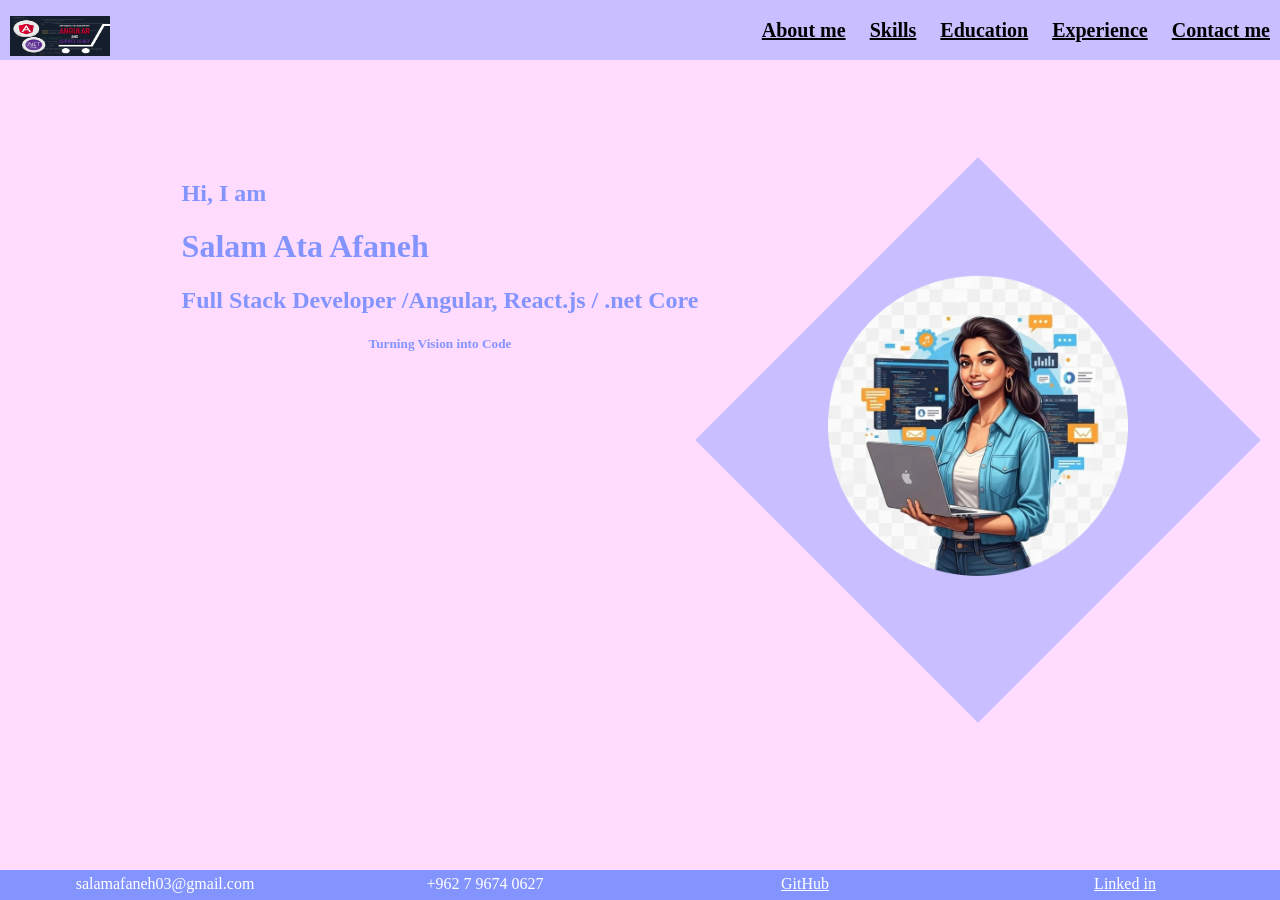
==== index.html @ 19a91063 "change location of file" ====
<!DOCTYPE html>
<html lang="en">
<head>
    <meta charset="UTF-8">
    <meta name="viewport" content="width=device-width, initial-scale=1.0">
    <title>Welcome</title>
    <link rel="stylesheet" href="/Welcome/WelcomePage.css">
    <link rel="stylesheet" href="https://cdnjs.cloudflare.com/ajax/libs/font-awesome/6.0.0/css/all.min.css">

</head>
<body>

    <nav>
        <div class="logo">
            <img src="../images/logo.png" alt="logo">
        </div>
        <div class="navvalues">
            <span><a href="/AboutMe/aboutMe.html">About me</a></span>
            <span> <a href="/Skills/skills.html">Skills</a></span>
            <span><a href="/Education/education.html">Education</a></span>
            <span><a href="/Experience/Experience.html">Experience</a></span>
            <span><a href="/ContactMe/contactMe.html">Contact me</a></span>
            <i class="fas fa-bars my-icon"></i>

        </div>
    </nav>

    <div class="content">
        <div class="rightcontent">
            <h2>Hi, I am</h2>
            <h1>Salam Ata Afaneh</h1>
            <h2>Full Stack Developer /Angular, React.js / .net Core</h2>
            <h5>Turning Vision into Code</h5>
        </div>
        <div class="leftcontent">
            <div class="myimage">
                <img src="../images/myimage.png" alt="My Image">
            </div>
        </div>
    </div>

    <footer>
        <span>salamafaneh03@gmail.com</span>
        <span>+962 7 9674 0627</span>
        <span><a href="https://github.com/SalamAfaneh04">GitHub</a></span>
        <span><a href="https://www.linkedin.com/in/salam-afaneh/">Linked in</a></span>
    </footer>
    
</body>
</html>
---- Welcome/WelcomePage.css ----
/*line 2 to 26 for nav bar*/
body{
    margin: 0;
    background-color: #FFDBFD;
    z-index: -3;
}
nav{
    display: flex;
    width: 100%;
    height: 60px;
    background-color: #C9BEFF;
    align-items: center;
    justify-content: space-between;
}
.logo{
    margin: 10px;
    margin-top: 25px;
}
.logo img{
    width: 100px;
    height: 40px;
}
.navvalues span{
    margin: 0px 10px;
    font-weight: bolder;
    text-align: right;
}
.navvalues i, .title{
    display: none;
}



/* footer */

footer{
    background-color: #8494FF;
    position: fixed;
    bottom: 0px;
    width: 100%;
    height: 20px;
    text-align: center;
    padding: 5px;
    display: grid;
    grid-template-columns: repeat(4, 1fr);
    justify-content: space-between;
    color: white;
}
footer span:hover , .navvalues span:hover{
    cursor: pointer;
    transform: scale(1.1)
}

footer a{
    color: white;
}

.navvalues a{
    color: black;
}



/*Desktop*/

@media screen and (min-width:992px) {
   
    body{
        overflow: hidden;
    }
    .navvalues span{
        font-size: 20px;
    }

    .content{
        display: flex;
        justify-content: center;
        align-content: center;
        margin-top: 100px;

    }
    .myimage img{
        width: 300px;
        height: 300px;
        transform: rotate(-45deg);
        margin:10%;
    }
    .myimage{
        transform: rotate(45deg);
        background-color: #C9BEFF;
        margin: 20%;
        width: 400px;
        height: 400px;

    }
    .rightcontent{
        color: #8494FF;
    }
    .rightcontent h5{
        text-align: center;
    }
}

/*Tablet*/

@media screen and (max-width:992px) {
    .navvalues span{
        font-size: 15px;
    }
    .content{
        display: flex;
        justify-content: center;
        align-content: center;
        margin-top: 100px;
        text-align: center;

    }
    body{
        overflow: hidden;
    }
    .myimage img{
        width: 300px;
        height: 300px;
        transform: rotate(-45deg);
        margin:10%;
    }
    .myimage{
        transform: rotate(45deg);
        background-color: #C9BEFF;
        margin: 20%;
        width: 400px;
        height: 400px;

    }
    .rightcontent{
        color: #8494FF;
    }
    .rightcontent h5{
        text-align: center;
    }
}




/*Mobile*/
@media screen and (max-width: 576px) {  
    footer{
        height: 40px;
        flex-wrap: wrap;
        font-size: 15px;
        grid-template-columns: repeat(2, 1fr);
        row-gap: 5px;

    }
    .logo img{
        width: 70px;
        height: 30px;
    }
    .navvalues span{
    display: none;
    }
    .navvalues i{
    display: block;
    font-size: 40px;
    margin-right: 10px;
    }
    .title{
        display: block;
        color: #8494FF;
    }
    .content{
        display: flex;
        flex-direction: column;
        justify-content: center;
        align-content: space-between;
        margin-top: 100px;
        text-align: center;

    }
    .myimage img{
        width: 200px;
        height: 200px;
        transform: rotate(-45deg);
    }
    .myimage{
        transform: rotate(45deg);
        background-color: #C9BEFF;
        width: 250px;
        height: 250px;        
    }
    .rightcontent{
        color: #8494FF;
    }
    .rightcontent h5{
        text-align: center;
    }
}
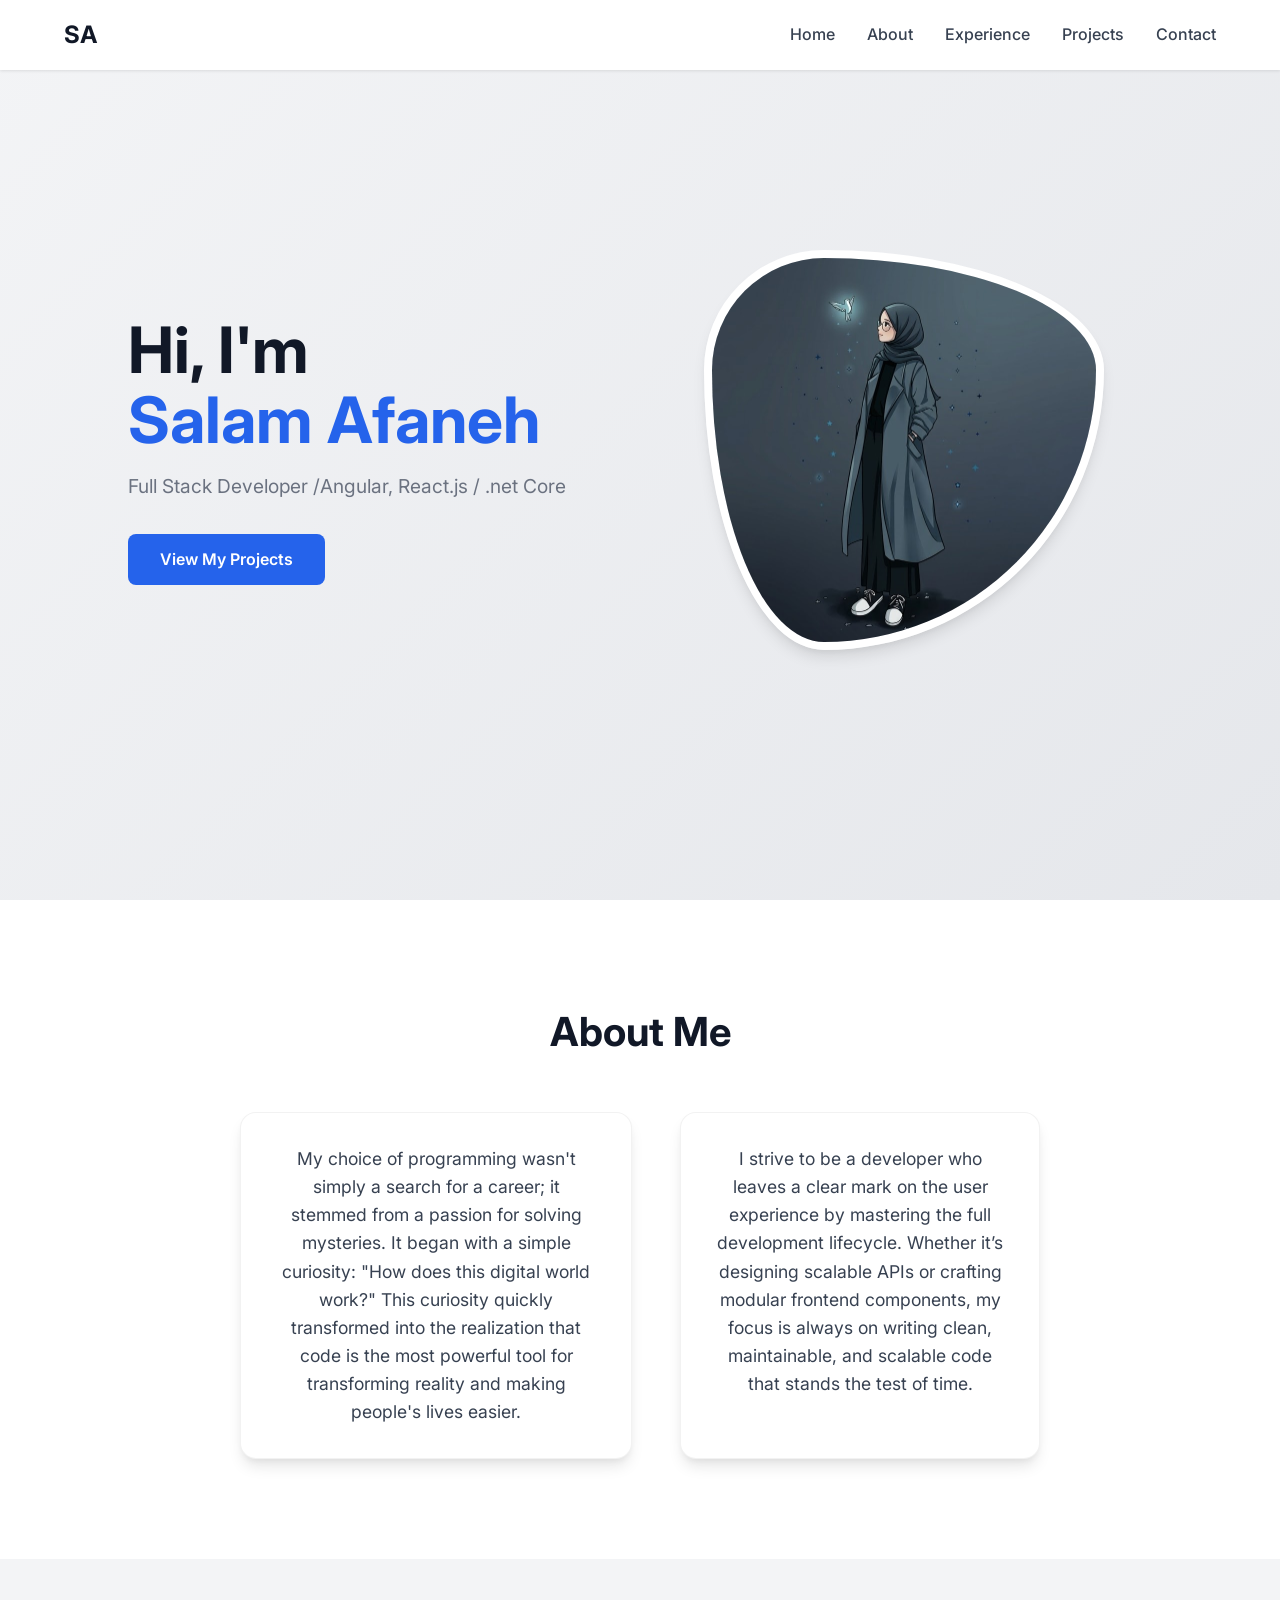
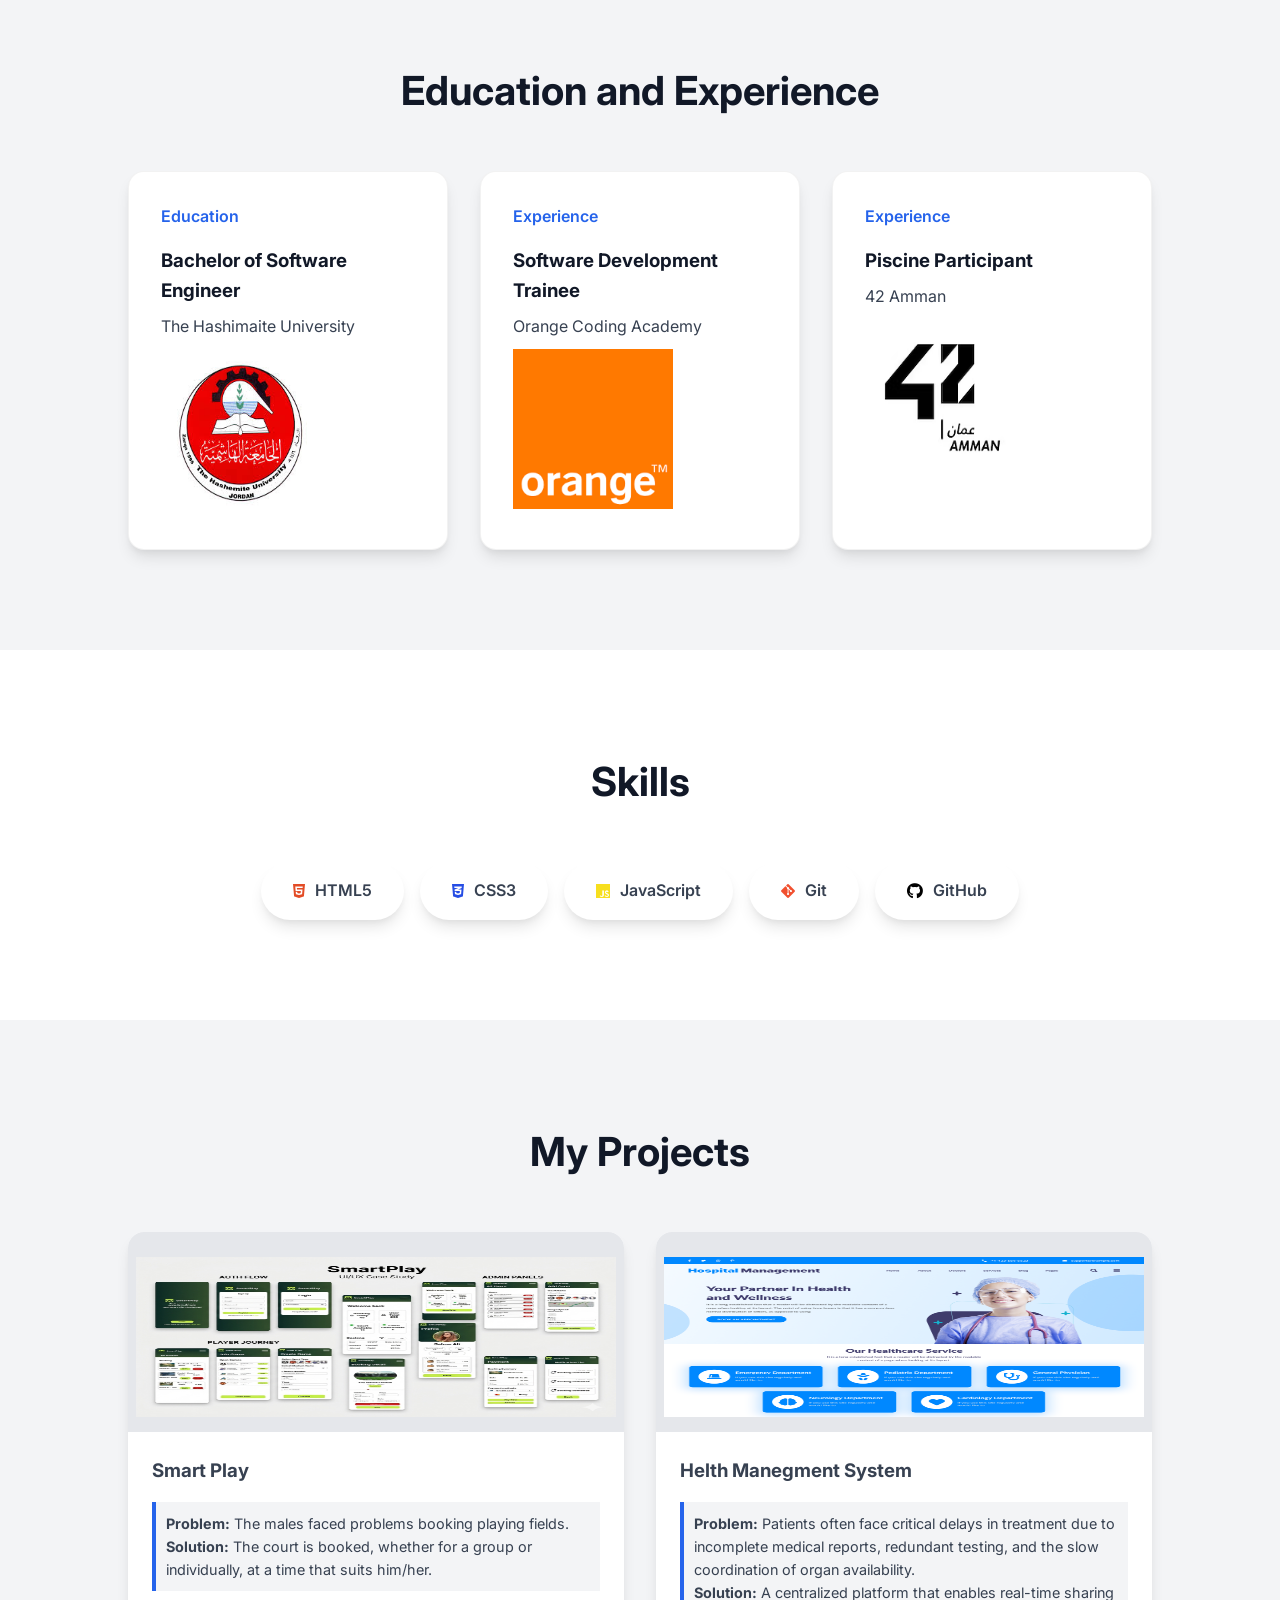
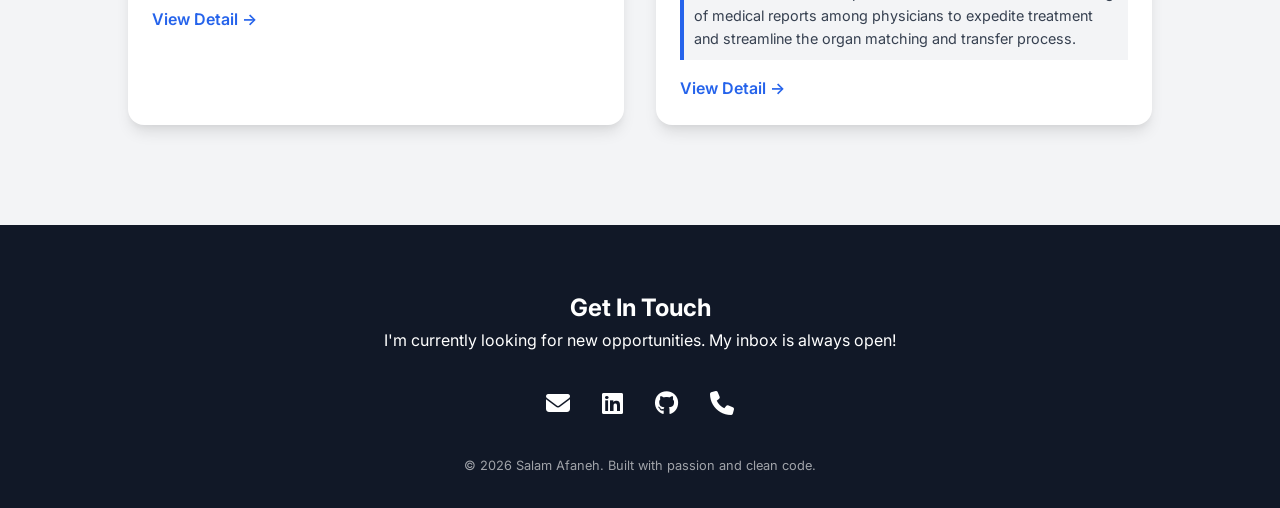
==== commit bb4673d9: "To be able run in live link in GitHub" ====
--- a/index.html
+++ b/index.html
@@ -3,48 +3,147 @@
 <head>
     <meta charset="UTF-8">
     <meta name="viewport" content="width=device-width, initial-scale=1.0">
-    <title>Welcome</title>
-    <link rel="stylesheet" href="/Welcome/WelcomePage.css">
-    <link rel="stylesheet" href="https://cdnjs.cloudflare.com/ajax/libs/font-awesome/6.0.0/css/all.min.css">
-
+    <title>Salam Afaneh | Front-End Developer</title>
+    <link href="https://fonts.googleapis.com/css2?family=Inter:wght@300;400;600;700&display=swap" rel="stylesheet">
+    <link rel="stylesheet" href="https://cdnjs.cloudflare.com/ajax/libs/font-awesome/6.4.0/css/all.min.css">
+    <link rel="stylesheet" href="test.css">
 </head>
 <body>
 
     <nav>
-        <div class="logo">
-            <img src="../images/logo.png" alt="logo">
-        </div>
-        <div class="navvalues">
-            <span><a href="/AboutMe/aboutMe.html">About me</a></span>
-            <span> <a href="/Skills/skills.html">Skills</a></span>
-            <span><a href="/Education/education.html">Education</a></span>
-            <span><a href="/Experience/Experience.html">Experience</a></span>
-            <span><a href="/ContactMe/contactMe.html">Contact me</a></span>
-            <i class="fas fa-bars my-icon"></i>
+        <a href="#" class="logo">SA</a>
+        
+        <input type="checkbox" id="menu-toggle">
+        
+        <label for="menu-toggle" class="hamburger">
+            <i class="fas fa-bars"></i>
+        </label>
 
-        </div>
+        <ul class="nav-links">
+            <li><a href="#home">Home</a></li>
+            <li><a href="#about">About</a></li>
+            <li><a href="#experience">Experience</a></li>
+            <li><a href="#projects">Projects</a></li>
+            <li><a href="#contact">Contact</a></li>
+        </ul>
     </nav>
 
-    <div class="content">
-        <div class="rightcontent">
-            <h2>Hi, I am</h2>
-            <h1>Salam Ata Afaneh</h1>
-            <h2>Full Stack Developer /Angular, React.js / .net Core</h2>
-            <h5>Turning Vision into Code</h5>
+    <section id="home" class="hero">
+        <div class="hero-content">
+            <h1>Hi, I'm <br><span>Salam Afaneh</span></h1>
+            <p>Full Stack Developer /Angular, React.js / .net Core</p>
+            <a href="#projects" class="btn">View My Projects</a>
         </div>
-        <div class="leftcontent">
-            <div class="myimage">
-                <img src="../images/myimage.png" alt="My Image">
+        <div class="hero-image">
+            <img src="newImg/myImg.png" alt="Salam Afaneh">
+        </div>
+    </section>
+
+    <section id="about" class="about">
+        <h2 class="section-title">About Me</h2>
+        <div class="about-text">
+            <div class="card">
+                 <p>
+                My choice of programming wasn't simply a search for a career; it stemmed from a 
+                passion for solving mysteries. It began with a simple curiosity: "How does this 
+                digital world work?" This curiosity quickly transformed into the realization 
+                that code is the most powerful tool for transforming reality and making people's 
+                lives easier.
+                </p>
+            </div>
+            <div class="card">
+                <p>
+                I strive to be a developer who leaves a clear mark on the user experience by 
+                mastering the full development lifecycle. Whether it’s designing scalable APIs or 
+                crafting modular frontend components, my focus is always on writing clean, 
+                maintainable, and scalable code that stands the test of time.
+                </p>
             </div>
         </div>
-    </div>
+    </section>
 
-    <footer>
-        <span>salamafaneh03@gmail.com</span>
-        <span>+962 7 9674 0627</span>
-        <span><a href="https://github.com/SalamAfaneh04">GitHub</a></span>
-        <span><a href="https://www.linkedin.com/in/salam-afaneh/">Linked in</a></span>
+    <section id="experience">
+        <h2 class="section-title">Education and Experience</h2>
+        <div class="grid-container">
+            <div class="card">
+                <div class="subtitle">Education</div>
+                <h3>Bachelor of Software Engineer</h3>
+                <p>The Hashimaite University</p>
+                <img src="../images/Hu.png" style="margin-top: 10px; font-size: 0.9rem; color: var(--text-muted); width: 10rem; height: 10rem;">
+            </div>
+            <div class="card">
+                <div class="subtitle">Experience</div>
+                <h3>Software Development Trainee</h3>
+                <p>Orange Coding Academy</p>
+                <img src="../newImg/orange.png" style="margin-top: 10px; font-size: 0.9rem; color: var(--text-muted); width: 10rem; height: 10rem;">
+            </div>
+            <div class="card">
+                <div class="subtitle">Experience</div>
+                <h3>Piscine Participant</h3>
+                <p>42 Amman</p>
+                <img src="../newImg/amman42.png" style="margin-top: 10px; font-size: 0.9rem; color: var(--text-muted); width: 10rem; height: 10rem;">
+            </div>
+        </div>
+    </section>
+
+    <section id="skills" class="about">
+        <h2 class="section-title">Skills</h2>
+        <div class="skills-container">
+            <div class="skill-tag"><i class="fab fa-html5" style="color: #e34c26;"></i> HTML5 </div>
+            <div class="skill-tag"><i class="fab fa-css3-alt" style="color: #264de4;"></i> CSS3</div>
+            <div class="skill-tag"><i class="fab fa-js" style="color: #f7df1e;"></i> JavaScript</div>
+            <div class="skill-tag"><i class="fab fa-git-alt" style="color: #f1502f;"></i> Git</div>
+            <div class="skill-tag"><i class="fab fa-github" style="color: black;"></i> GitHub</div>
+        </div>
+    </section>
+
+    <section id="projects">
+        <h2 class="section-title">My Projects</h2>
+        <div class="grid-container">
+            <div class="project-card">
+                <div class="project-img">
+                    <img src="../newImg/sport.png" style="margin-top: 10px; font-size: 0.9rem; color: var(--text-muted); width: 30rem; height: 10rem;">
+                </div>
+                <div class="project-info">
+                    <h3>Smart Play</h3>
+                    <div class="problem-solution">
+                        <strong>Problem:</strong> The males faced problems booking playing fields.<br>
+                        <strong>Solution:</strong> The court is booked, whether for a group or individually, at a time that suits him/her.
+                    </div>
+                    <a href="" style="color: var(--primary); text-decoration: none; font-weight: 600;">View Detail →</a>
+                </div>
+            </div>
+            <div class="project-card">
+                <div class="project-img">
+                    <img src="../newImg/health.png" style="margin-top: 10px; font-size: 0.9rem; color: var(--text-muted); width: 30rem; height: 10rem;">
+                </div>
+                <div class="project-info">
+                    <h3>Helth Manegment System</h3>
+                    <div class="problem-solution">
+                        <strong>Problem:</strong> Patients often face critical delays in treatment due to incomplete medical reports, redundant testing, and the slow coordination of organ availability.<br>
+                        <strong>Solution:</strong> A centralized platform that enables real-time sharing of medical reports among physicians to expedite treatment and streamline the organ matching and transfer process.
+                    </div>
+                    <a href="" style="color: var(--primary); text-decoration: none; font-weight: 600;">View Detail →</a>
+                </div>
+            </div>
+        </div>
+    </section>
+
+     
+
+    <footer id="contact">
+        <h2>Get In Touch</h2>
+        <p>I'm currently looking for new opportunities. My inbox is always open!</p>
+        <div class="social-links">
+            <a href="mailto:salamafaneh03@gmail.com"><i class="fas fa-envelope"></i></a>
+            <a href="https://www.linkedin.com/in/salam-afaneh/"><i class="fab fa-linkedin"></i></a>
+            <a href="https://github.com/SalamAfaneh04" ><i class="fab fa-github"></i></a>
+            <a href="https://wa.me/962796740627"><i class="fas fa-phone"></i></a>
+        </div>
+        <p style="margin-top: 2rem; opacity: 0.6; font-size: 0.8rem;">
+            &copy; 2026 Salam Afaneh. Built with passion and clean code.
+        </p>
     </footer>
-    
+
 </body>
 </html>
--- a/test.css
+++ b/test.css
@@ -0,0 +1,353 @@
+:root {
+    --primary: #2563eb;
+    --primary-hover: #1d4ed8;
+    --dark: #111827;
+    --light-bg: #f3f4f6;
+    --white: #ffffff;
+    --text-main: #374151;
+    --text-muted: #6b7280;
+    --transition: all 0.3s cubic-bezier(0.4, 0, 0.2, 1);
+    --shadow: 0 10px 15px -3px rgba(0, 0, 0, 0.1), 0 4px 6px -2px rgba(0, 0, 0, 0.05);
+}
+
+* {
+    margin: 0;
+    padding: 0;
+    box-sizing: border-box;
+    scroll-behavior: smooth;
+}
+
+body {
+    font-family: 'Inter', sans-serif;
+    background-color: var(--light-bg);
+    color: var(--text-main);
+    line-height: 1.6;
+}
+
+/* --- Navigation --- */
+nav {
+    position: fixed;
+    top: 0;
+    width: 100%;
+    background: rgba(255, 255, 255, 0.8);
+    backdrop-filter: blur(10px);
+    z-index: 1000;
+    padding: 1rem 5%;
+    display: flex;
+    justify-content: space-between;
+    align-items: center;
+    box-shadow: 0 1px 3px rgba(0,0,0,0.1);
+}
+
+.logo {
+    font-weight: 700;
+    font-size: 1.5rem;
+    color: var(--dark);
+    text-decoration: none;
+}
+
+.nav-links {
+    display: flex;
+    list-style: none;
+    gap: 2rem;
+}
+
+.nav-links a {
+    text-decoration: none;
+    color: var(--text-main);
+    font-weight: 500;
+    transition: var(--transition);
+}
+
+.nav-links a:hover {
+    color: var(--primary);
+}
+
+/* --- Global Sections --- */
+section {
+    padding: 100px 10%;
+}
+
+.section-title {
+    text-align: center;
+    font-size: 2.5rem;
+    margin-bottom: 3rem;
+    color: var(--dark);
+}
+
+/* --- Hero Section --- */
+.hero {
+    height: 100vh;
+    display: flex;
+    align-items: center;
+    justify-content: space-between;
+    background: linear-gradient(135deg, #f3f4f6 0%, #e5e7eb 100%);
+    gap: 2rem;
+}
+
+.hero-content {
+    flex: 1;
+}
+
+.hero-content h1 {
+    font-size: 4rem;
+    color: var(--dark);
+    line-height: 1.1;
+    margin-bottom: 1rem;
+}
+
+.hero-content span {
+    color: var(--primary);
+}
+
+.hero-content p {
+    font-size: 1.2rem;
+    color: var(--text-muted);
+    margin-bottom: 2rem;
+    max-width: 500px;
+}
+
+.hero-image {
+    flex: 1;
+    display: flex;
+    justify-content: center;
+}
+
+.hero-image img {
+    width: 400px;
+    height: 400px;
+    border-radius: 30% 70% 70% 30% / 30% 30% 70% 70%;
+    object-fit: cover;
+    border: 8px solid var(--white);
+    box-shadow: var(--shadow);
+    animation: morph 10s ease-in-out infinite;
+}
+
+@keyframes morph {
+    0% { border-radius: 30% 70% 70% 30% / 30% 30% 70% 70%; }
+    50% { border-radius: 50% 50% 20% 80% / 25% 80% 20% 75%; }
+    100% { border-radius: 30% 70% 70% 30% / 30% 30% 70% 70%; }
+}
+
+.btn {
+    display: inline-block;
+    padding: 0.8rem 2rem;
+    background: var(--primary);
+    color: white;
+    text-decoration: none;
+    border-radius: 8px;
+    font-weight: 600;
+    transition: var(--transition);
+}
+
+.btn:hover {
+    background: var(--primary-hover);
+    transform: translateY(-3px);
+    box-shadow: 0 10px 20px rgba(37, 99, 235, 0.2);
+}
+
+/* --- About Section --- */
+.about {
+    background: var(--white);
+}
+
+.about-text {
+    max-width: 800px;
+    margin: 0 auto;
+    column-gap: 3px;
+    text-align: center;
+    font-size: 1.1rem;
+    color: var(--text-main);
+    display: flex;
+    column-gap: 3rem;
+}
+
+/* --- Education/Experience Grid --- */
+.grid-container {
+    display: grid;
+    grid-template-columns: repeat(auto-fit, minmax(300px, 1fr));
+    gap: 2rem;
+}
+
+.card {
+    background: var(--white);
+    padding: 2rem;
+    border-radius: 16px;
+    box-shadow: var(--shadow);
+    transition: var(--transition);
+    border: 1px solid rgba(0,0,0,0.05);
+}
+
+.card:hover {
+    transform: translateY(-10px);
+}
+
+.card h3 { margin-bottom: 0.5rem; color: var(--dark); }
+.card .subtitle { color: var(--primary); font-weight: 600; margin-bottom: 1rem; }
+
+/* --- Skills --- */
+.skills-container {
+    display: flex;
+    flex-wrap: wrap;
+    gap: 1rem;
+    justify-content: center;
+}
+
+.skill-tag {
+    background: var(--white);
+    padding: 1rem 2rem;
+    border-radius: 50px;
+    box-shadow: var(--shadow);
+    display: flex;
+    align-items: center;
+    gap: 10px;
+    font-weight: 600;
+    transition: var(--transition);
+}
+
+.skill-tag:hover {
+    background: var(--primary);
+    color: white;
+}
+
+/* --- Projects --- */
+.project-card {
+    background: var(--white);
+    border-radius: 16px;
+    overflow: hidden;
+    box-shadow: var(--shadow);
+    transition: var(--transition);
+}
+
+.project-img {
+    width: 100%;
+    height: 200px;
+    background: #e5e7eb;
+    display: flex;
+    align-items: center;
+    justify-content: center;
+    color: #9ca3af;
+}
+
+.project-info {
+    padding: 1.5rem;
+}
+
+.tech-stack {
+    margin: 1rem 0;
+    font-size: 0.85rem;
+    font-weight: 700;
+    color: var(--primary);
+}
+
+.problem-solution {
+    font-size: 0.9rem;
+    margin: 1rem 0;
+    padding: 10px;
+    background: var(--light-bg);
+    border-left: 4px solid var(--primary);
+}
+
+/* --- Contact / Footer --- */
+footer {
+    background: var(--dark);
+    color: white;
+    padding: 4rem 10% 2rem;
+    text-align: center;
+}
+
+.social-links {
+    display: flex;
+    justify-content: center;
+    gap: 2rem;
+    margin: 2rem 0;
+}
+
+.social-links a {
+    color: white;
+    font-size: 1.5rem;
+    transition: var(--transition);
+}
+
+.social-links a:hover {
+    color: var(--primary);
+}
+
+/* --- Responsive --- */
+@media (max-width: 968px) {
+    .hero {
+        flex-direction: column-reverse;
+        text-align: center;
+        height: auto;
+        padding-top: 150px;
+    }
+    .hero-image img {
+        width: 250px;
+        height: 250px;
+    }
+    .nav-links { display: none; }
+    .hero-content h1 { font-size: 2.5rem; }
+}
+
+@media screen and (max-width: 576px) {
+    .about-text {
+        display: grid;
+        grid-template-columns: 1fr;
+        row-gap: 2rem;
+    }
+}
+
+nav {
+    display: flex;
+    justify-content: space-between;
+    align-items: center;
+    padding: 1rem 5%;
+    background: #fff;
+    position: fixed;
+    width: 100%;
+    top: 0;
+    z-index: 1000;
+}
+
+.nav-links {
+    display: flex;
+    list-style: none;
+    gap: 2rem;
+}
+
+#menu-toggle {
+    display: none; 
+}
+
+.hamburger {
+    display: none; 
+    font-size: 1.5rem;
+    cursor: pointer;
+}
+
+@media (max-width: 968px) {
+    .hamburger {
+        display: block; 
+    }
+
+    .nav-links {
+        position: fixed;
+        top: 70px;
+        right: -100%; 
+        width: 100%;
+        height: 100vh;
+        background: #ffffff;
+        flex-direction: column;
+        align-items: center;
+        padding-top: 50px;
+        transition: 0.4s all ease;
+    }
+
+    #menu-toggle:checked ~ .nav-links {
+        right: 0;
+    }
+
+    #menu-toggle:checked ~ .hamburger i::before {
+        content: "\f00d";
+    }
+}
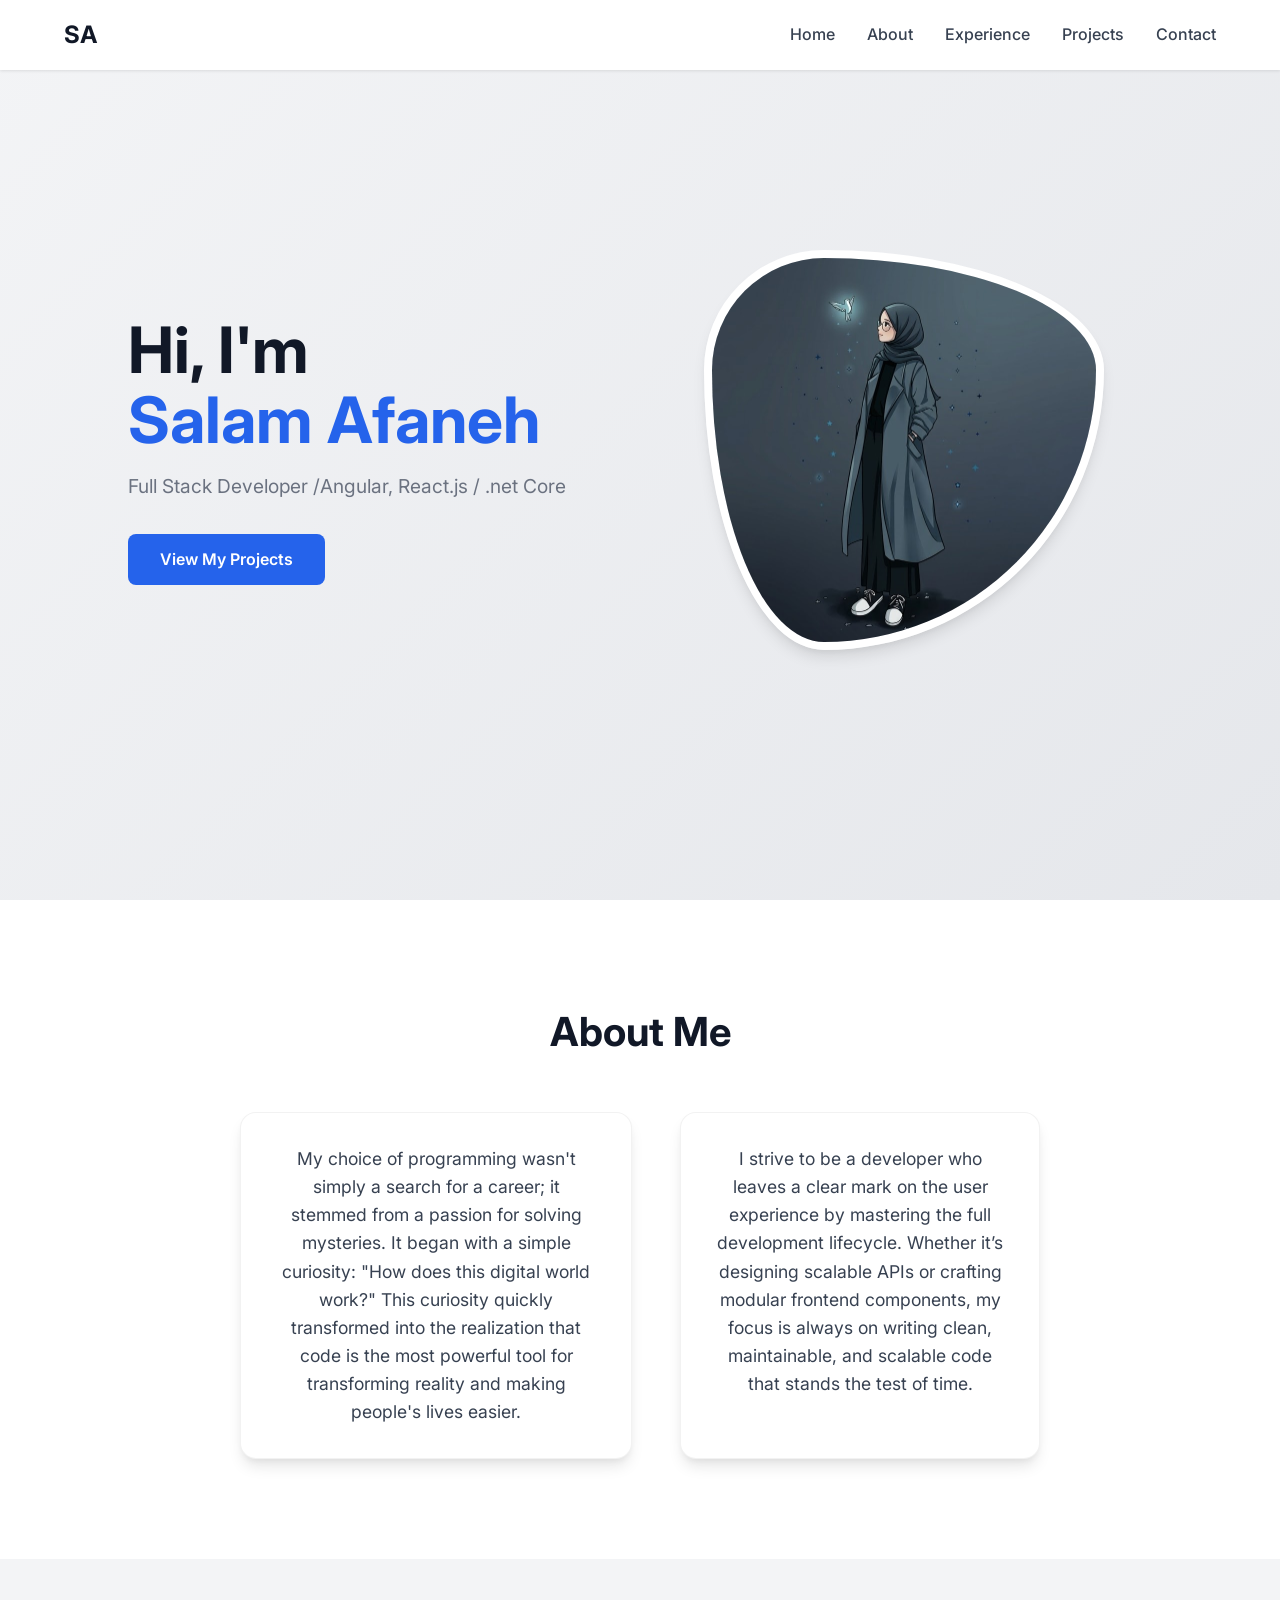
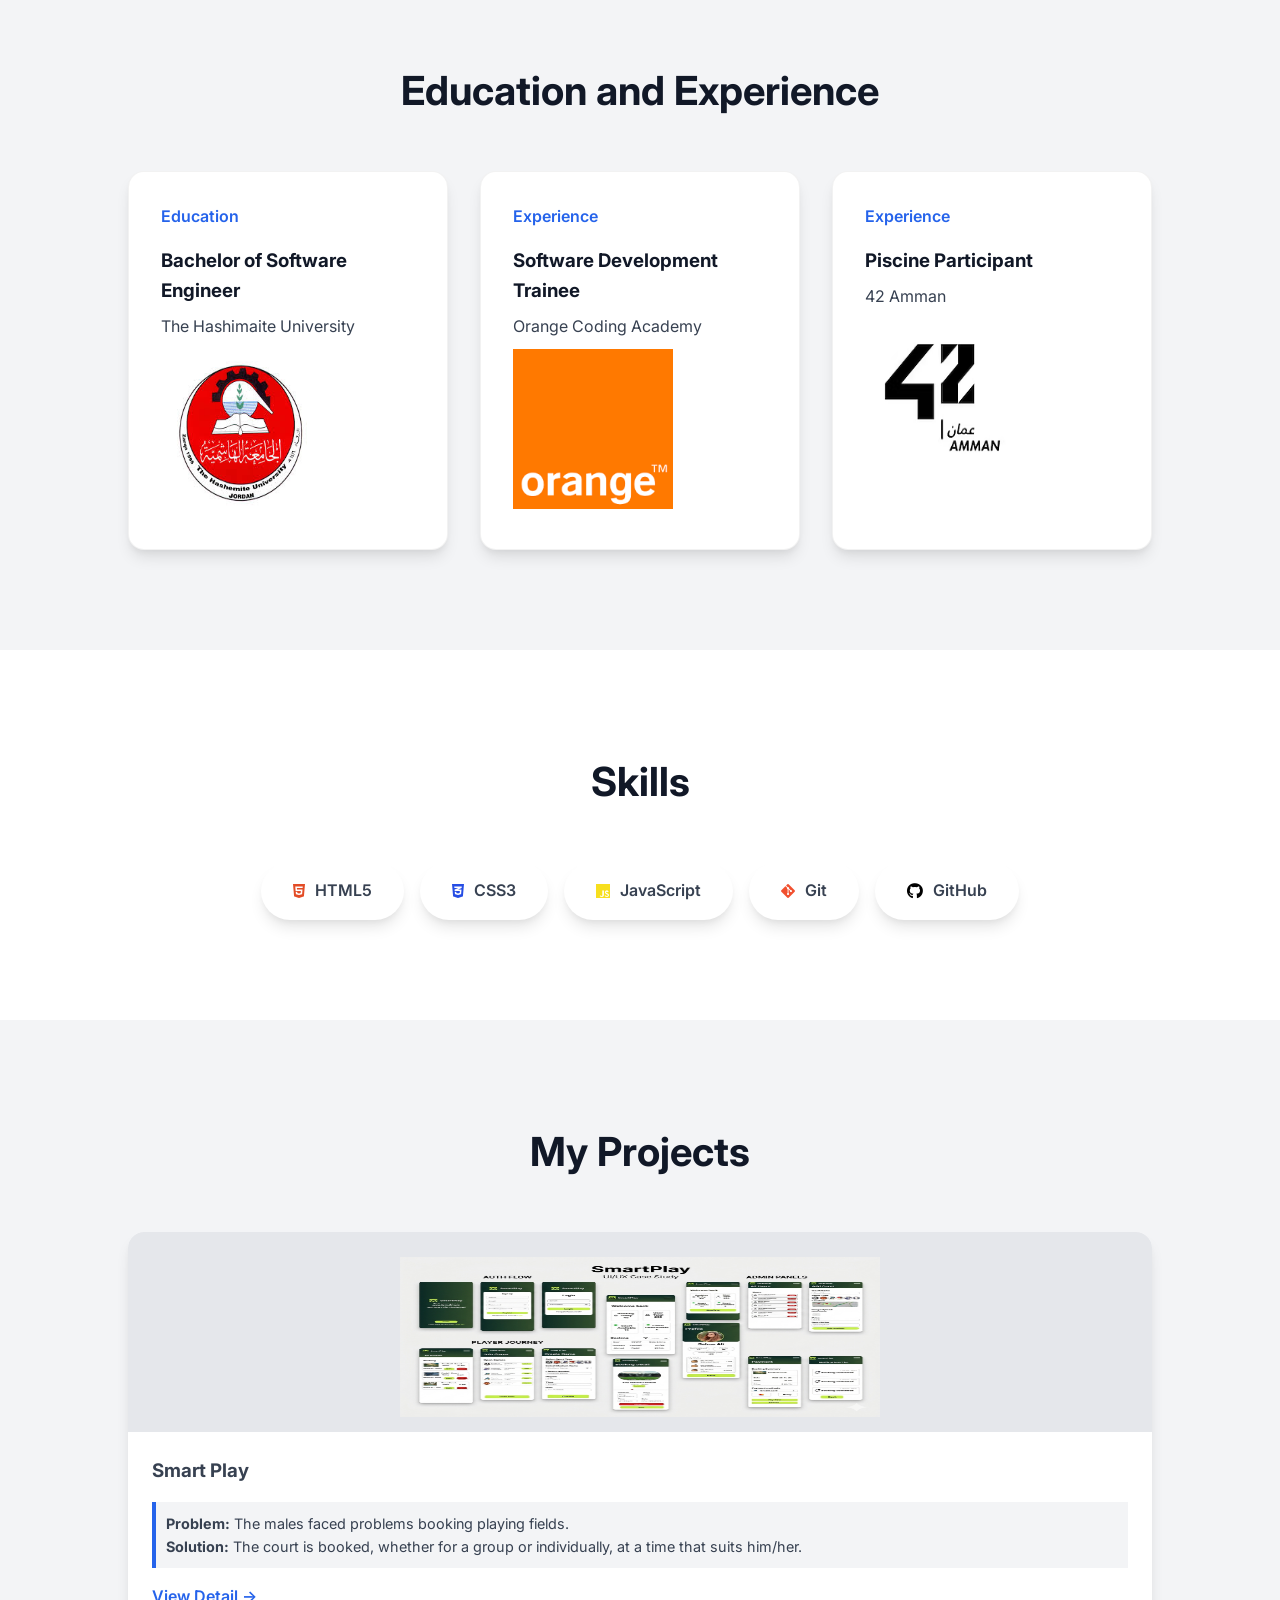
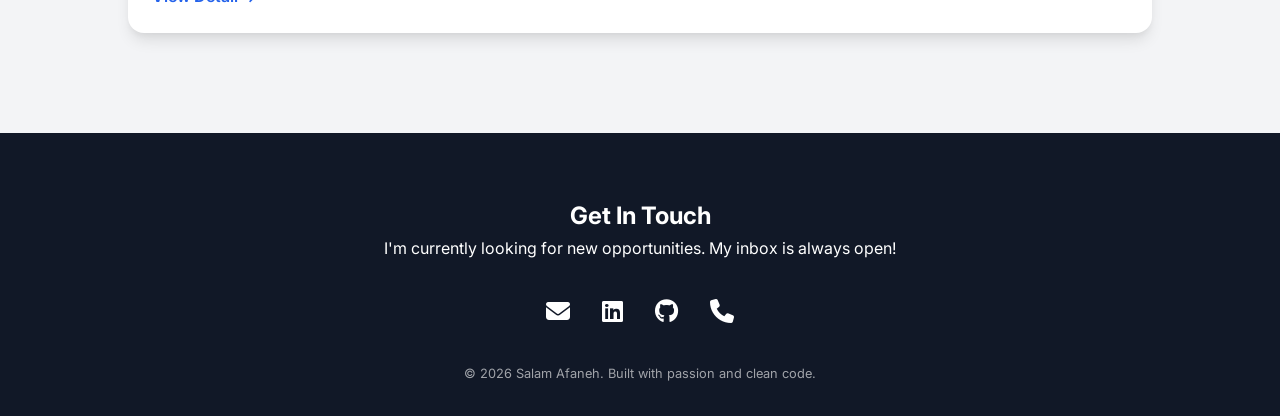
==== commit 18b2773f: "Link Figma connect" ====
--- a/index.html
+++ b/index.html
@@ -69,19 +69,19 @@
                 <div class="subtitle">Education</div>
                 <h3>Bachelor of Software Engineer</h3>
                 <p>The Hashimaite University</p>
-                <img src="../images/Hu.png" style="margin-top: 10px; font-size: 0.9rem; color: var(--text-muted); width: 10rem; height: 10rem;">
+                <img src="images/Hu.png" style="margin-top: 10px; font-size: 0.9rem; color: var(--text-muted); width: 10rem; height: 10rem;">
             </div>
             <div class="card">
                 <div class="subtitle">Experience</div>
                 <h3>Software Development Trainee</h3>
                 <p>Orange Coding Academy</p>
-                <img src="../newImg/orange.png" style="margin-top: 10px; font-size: 0.9rem; color: var(--text-muted); width: 10rem; height: 10rem;">
+                <img src="newImg/orange.png" style="margin-top: 10px; font-size: 0.9rem; color: var(--text-muted); width: 10rem; height: 10rem;">
             </div>
             <div class="card">
                 <div class="subtitle">Experience</div>
                 <h3>Piscine Participant</h3>
                 <p>42 Amman</p>
-                <img src="../newImg/amman42.png" style="margin-top: 10px; font-size: 0.9rem; color: var(--text-muted); width: 10rem; height: 10rem;">
+                <img src="newImg/amman42.png" style="margin-top: 10px; font-size: 0.9rem; color: var(--text-muted); width: 10rem; height: 10rem;">
             </div>
         </div>
     </section>
@@ -102,7 +102,7 @@
         <div class="grid-container">
             <div class="project-card">
                 <div class="project-img">
-                    <img src="../newImg/sport.png" style="margin-top: 10px; font-size: 0.9rem; color: var(--text-muted); width: 30rem; height: 10rem;">
+                    <img src="newImg/sport.png" style="margin-top: 10px; font-size: 0.9rem; color: var(--text-muted); width: 30rem; height: 10rem;">
                 </div>
                 <div class="project-info">
                     <h3>Smart Play</h3>
@@ -110,22 +110,10 @@
                         <strong>Problem:</strong> The males faced problems booking playing fields.<br>
                         <strong>Solution:</strong> The court is booked, whether for a group or individually, at a time that suits him/her.
                     </div>
-                    <a href="" style="color: var(--primary); text-decoration: none; font-weight: 600;">View Detail →</a>
+                    <a href="https://www.figma.com/design/lZftPJICnUIyNuRjYb9q9o/Untitled?node-id=0-1&t=1NcwglimsgxiFHGa-1" style=" color: var(--primary); text-decoration: none; font-weight: 600;" >View Detail →</a>
                 </div>
             </div>
-            <div class="project-card">
-                <div class="project-img">
-                    <img src="../newImg/health.png" style="margin-top: 10px; font-size: 0.9rem; color: var(--text-muted); width: 30rem; height: 10rem;">
-                </div>
-                <div class="project-info">
-                    <h3>Helth Manegment System</h3>
-                    <div class="problem-solution">
-                        <strong>Problem:</strong> Patients often face critical delays in treatment due to incomplete medical reports, redundant testing, and the slow coordination of organ availability.<br>
-                        <strong>Solution:</strong> A centralized platform that enables real-time sharing of medical reports among physicians to expedite treatment and streamline the organ matching and transfer process.
-                    </div>
-                    <a href="" style="color: var(--primary); text-decoration: none; font-weight: 600;">View Detail →</a>
-                </div>
-            </div>
+        
         </div>
     </section>
 
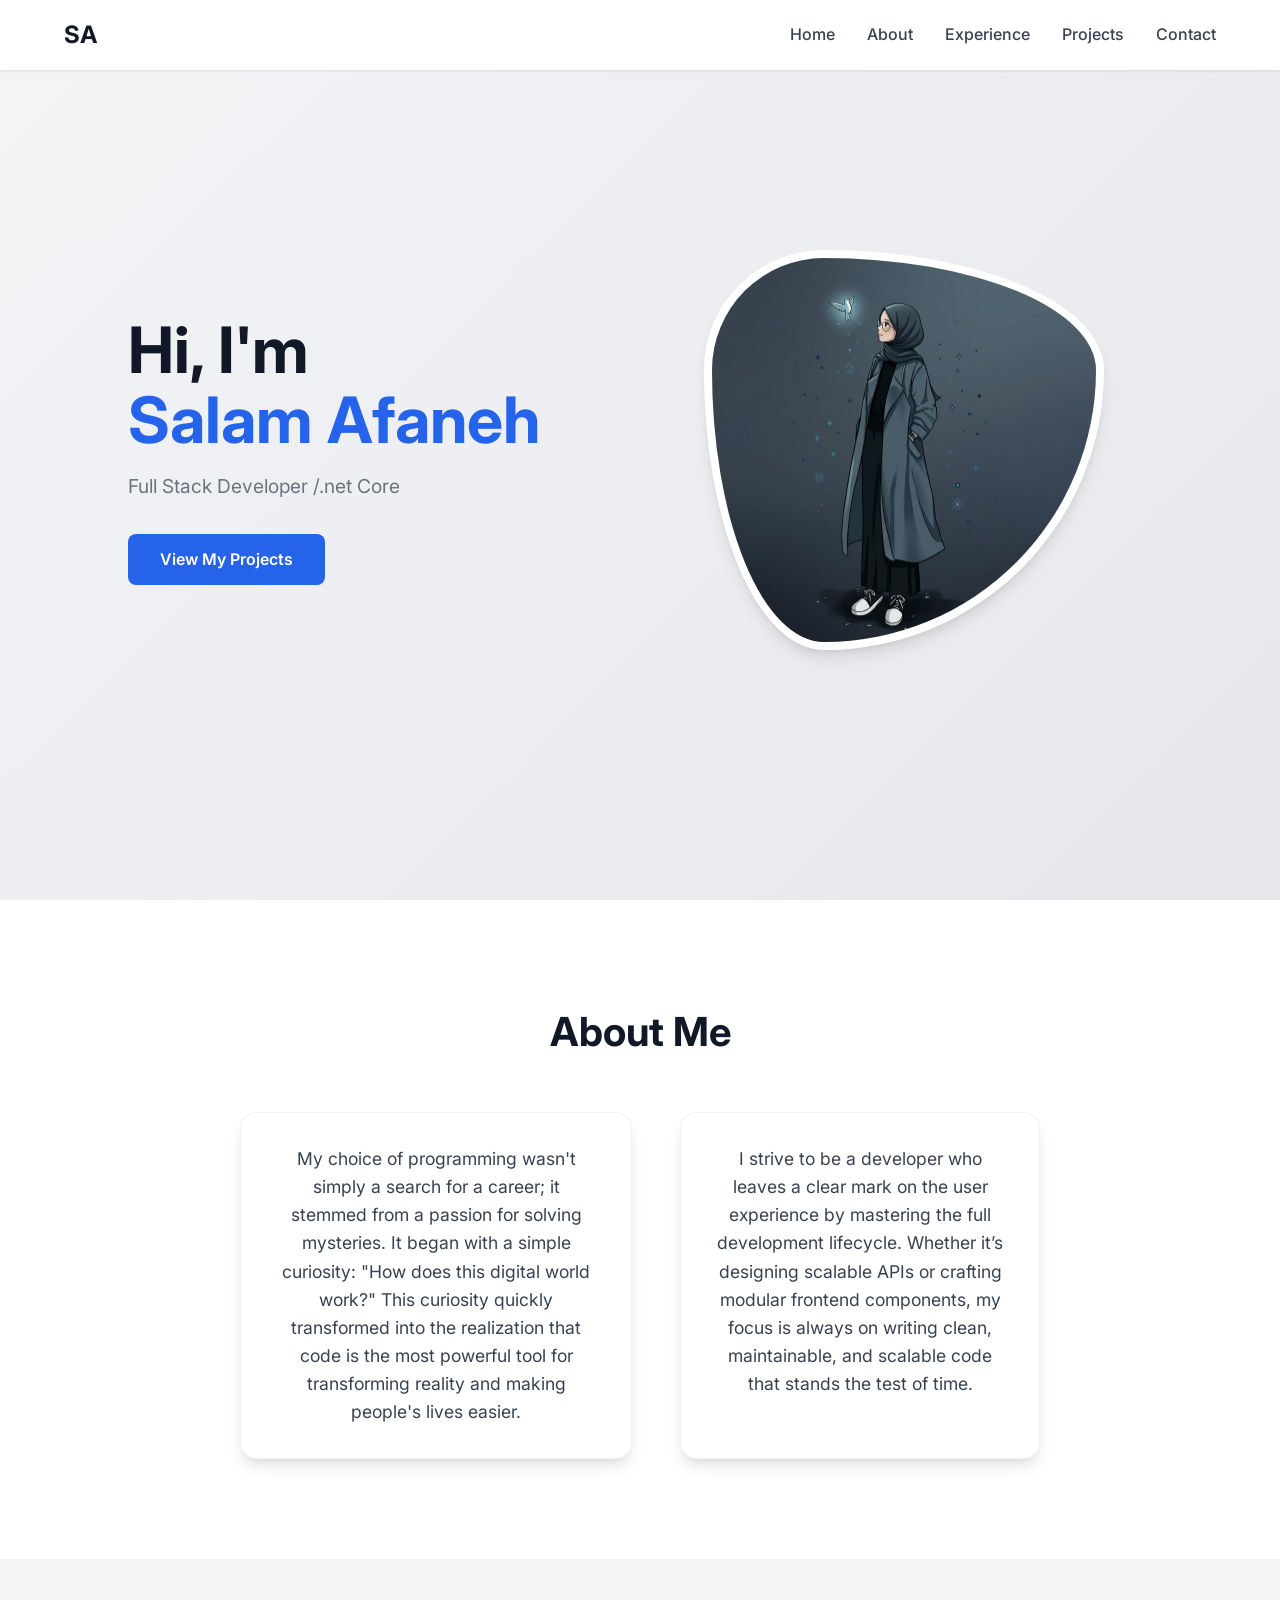
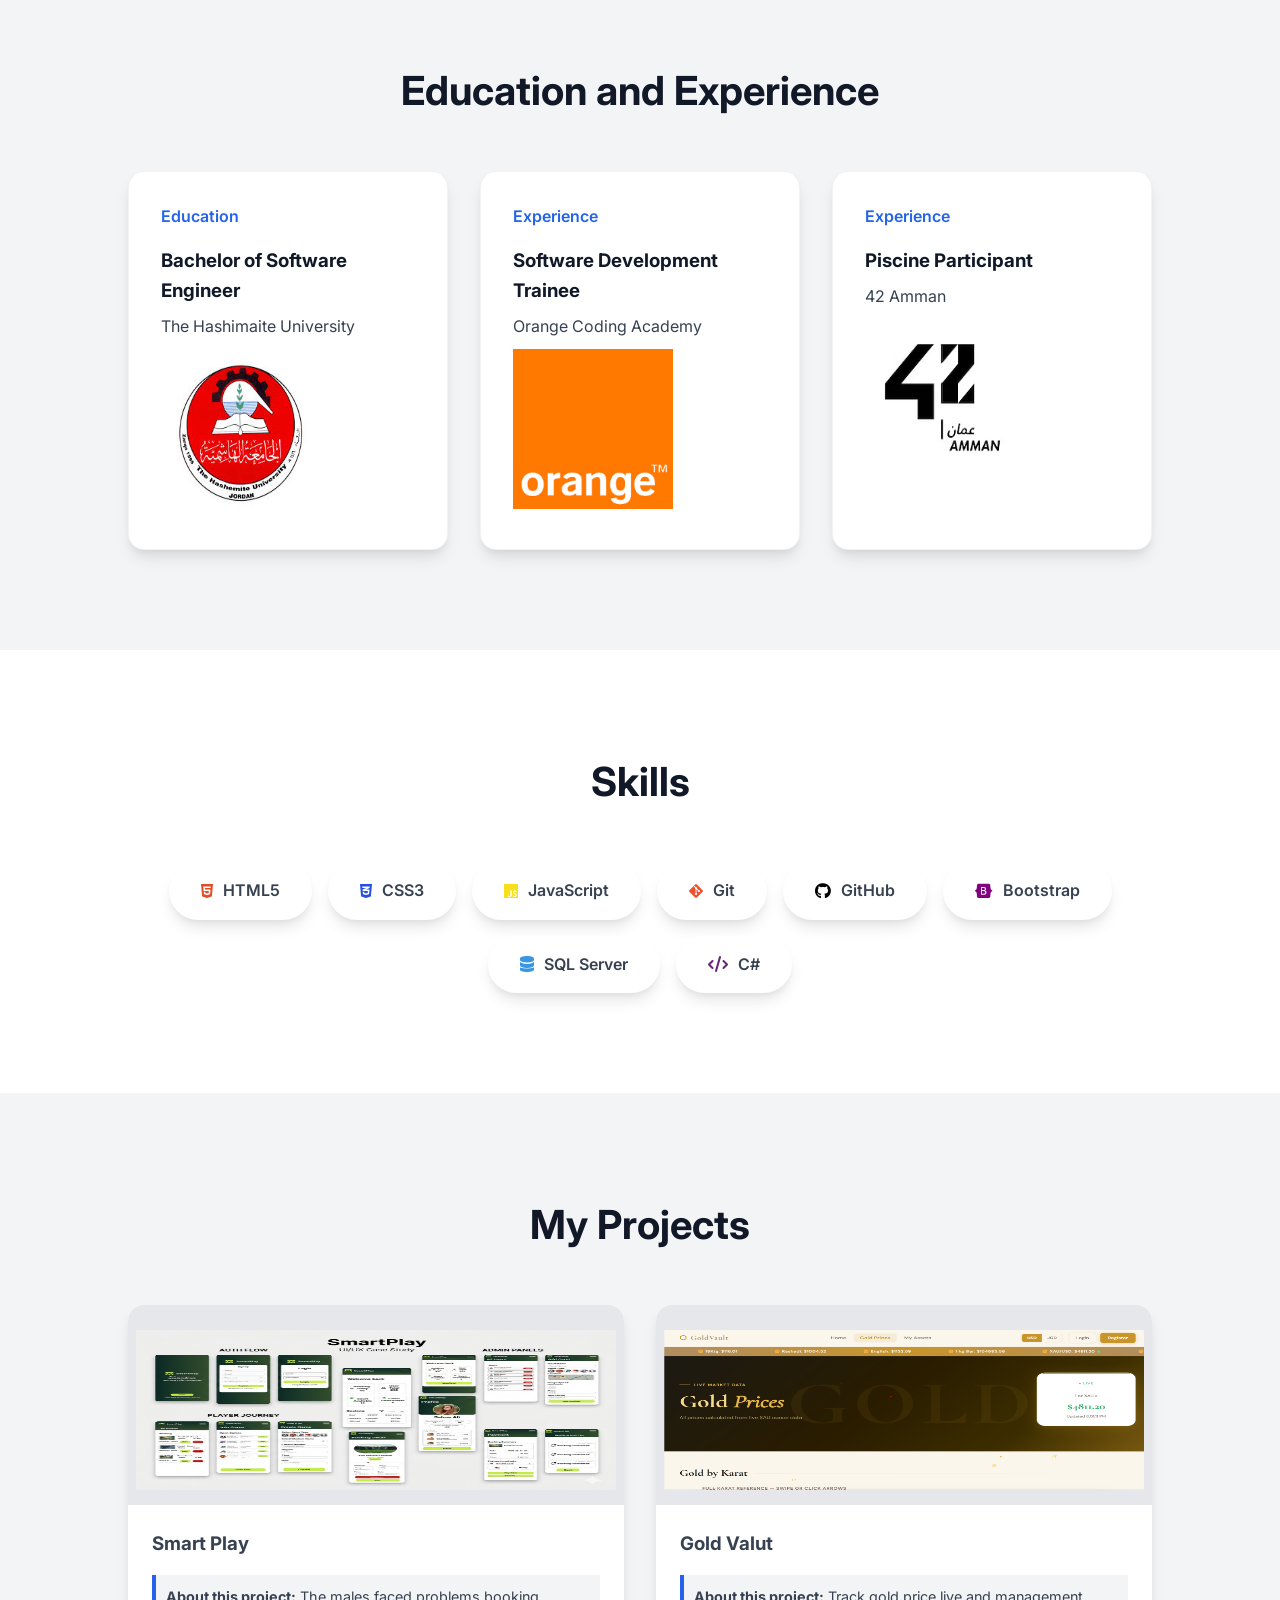
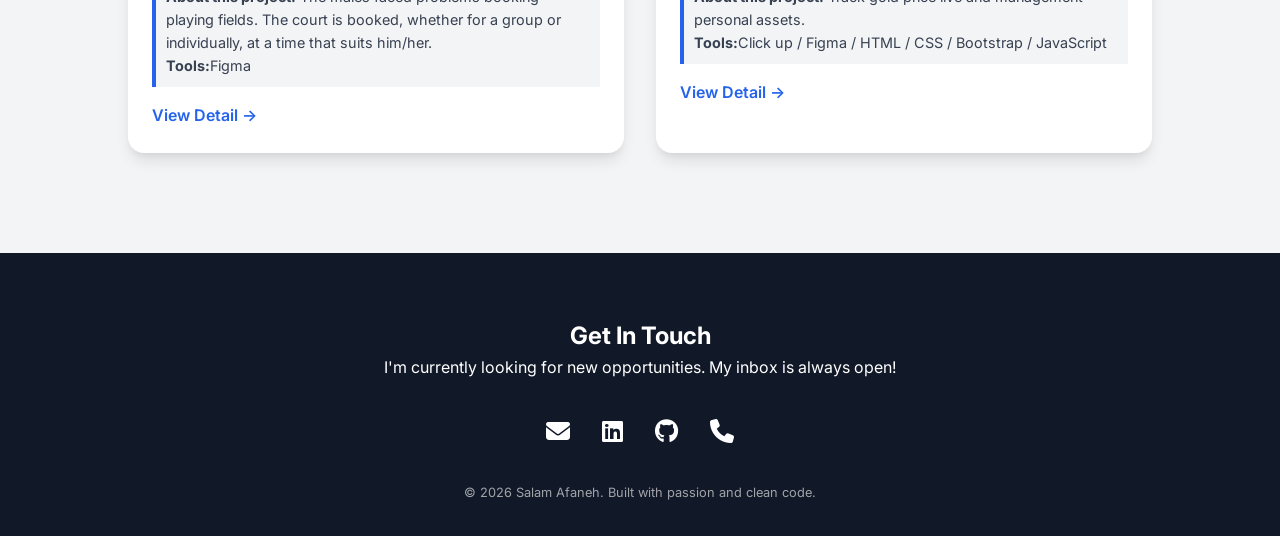
==== commit 9f803ff4: "Update on 14/4/2026" ====
--- a/index.html
+++ b/index.html
@@ -3,7 +3,7 @@
 <head>
     <meta charset="UTF-8">
     <meta name="viewport" content="width=device-width, initial-scale=1.0">
-    <title>Salam Afaneh | Front-End Developer</title>
+    <title>Salam Afaneh</title>
     <link href="https://fonts.googleapis.com/css2?family=Inter:wght@300;400;600;700&display=swap" rel="stylesheet">
     <link rel="stylesheet" href="https://cdnjs.cloudflare.com/ajax/libs/font-awesome/6.4.0/css/all.min.css">
     <link rel="stylesheet" href="test.css">
@@ -31,7 +31,7 @@
     <section id="home" class="hero">
         <div class="hero-content">
             <h1>Hi, I'm <br><span>Salam Afaneh</span></h1>
-            <p>Full Stack Developer /Angular, React.js / .net Core</p>
+            <p>Full Stack Developer /.net Core</p>
             <a href="#projects" class="btn">View My Projects</a>
         </div>
         <div class="hero-image">
@@ -94,7 +94,12 @@
             <div class="skill-tag"><i class="fab fa-js" style="color: #f7df1e;"></i> JavaScript</div>
             <div class="skill-tag"><i class="fab fa-git-alt" style="color: #f1502f;"></i> Git</div>
             <div class="skill-tag"><i class="fab fa-github" style="color: black;"></i> GitHub</div>
+            <div class="skill-tag"><i class="fab fa-bootstrap" style="color: purple;"></i> Bootstrap</div>
+            <div class="skill-tag"><i class="fas fa-database" style="color: rgb(56, 150, 227);"></i> SQL Server</div>
+            <div class="skill-tag"><i class="fas fa-code" style="color: #68217A;"></i>C#</div>
+
         </div>
+
     </section>
 
     <section id="projects">
@@ -107,13 +112,26 @@
                 <div class="project-info">
                     <h3>Smart Play</h3>
                     <div class="problem-solution">
-                        <strong>Problem:</strong> The males faced problems booking playing fields.<br>
-                        <strong>Solution:</strong> The court is booked, whether for a group or individually, at a time that suits him/her.
+                        <strong>About this project:</strong> The males faced problems booking playing fields. The court is booked, whether for a group or individually, at a time that suits him/her.<br>
+                        <strong>Tools:</strong>Figma
                     </div>
                     <a href="https://www.figma.com/design/lZftPJICnUIyNuRjYb9q9o/Untitled?node-id=0-1&t=1NcwglimsgxiFHGa-1" style=" color: var(--primary); text-decoration: none; font-weight: 600;" >View Detail →</a>
                 </div>
             </div>
         
+            <div class="project-card">
+                <div class="project-img">
+                    <img src="newImg/goldValut.png" style="margin-top: 10px; font-size: 0.9rem; color: var(--text-muted); width: 30rem; height: 10rem;">
+                </div>
+                <div class="project-info">
+                    <h3>Gold Valut</h3>
+                    <div class="problem-solution">
+                        <strong>About this project:</strong> Track gold price live and management personal assets. <br>
+                        <strong>Tools:</strong>Click up / Figma / HTML / CSS / Bootstrap / JavaScript
+                    </div>
+                    <a href="https://salamafaneh04.github.io/Gold-Price-Tracker/html/index.html" style=" color: var(--primary); text-decoration: none; font-weight: 600;" >View Detail →</a>
+                </div>
+            </div>
         </div>
     </section>
 
